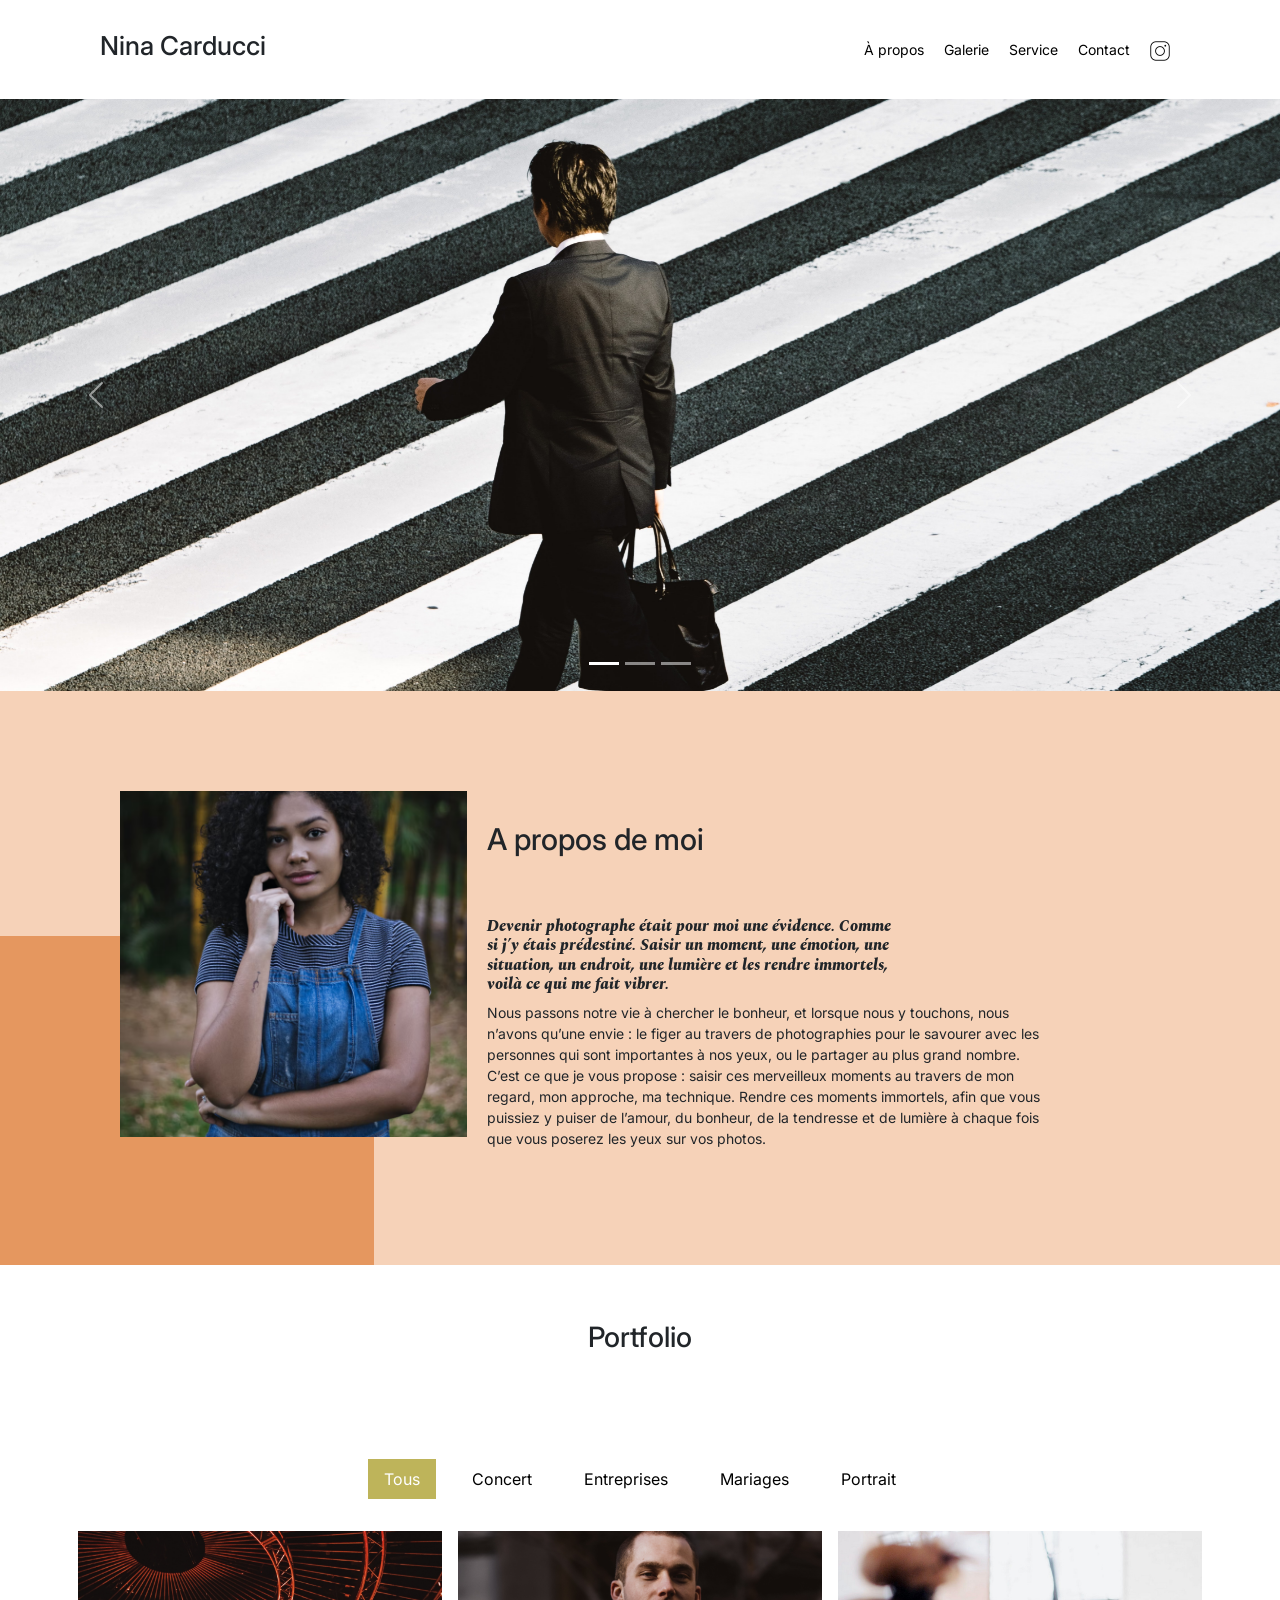
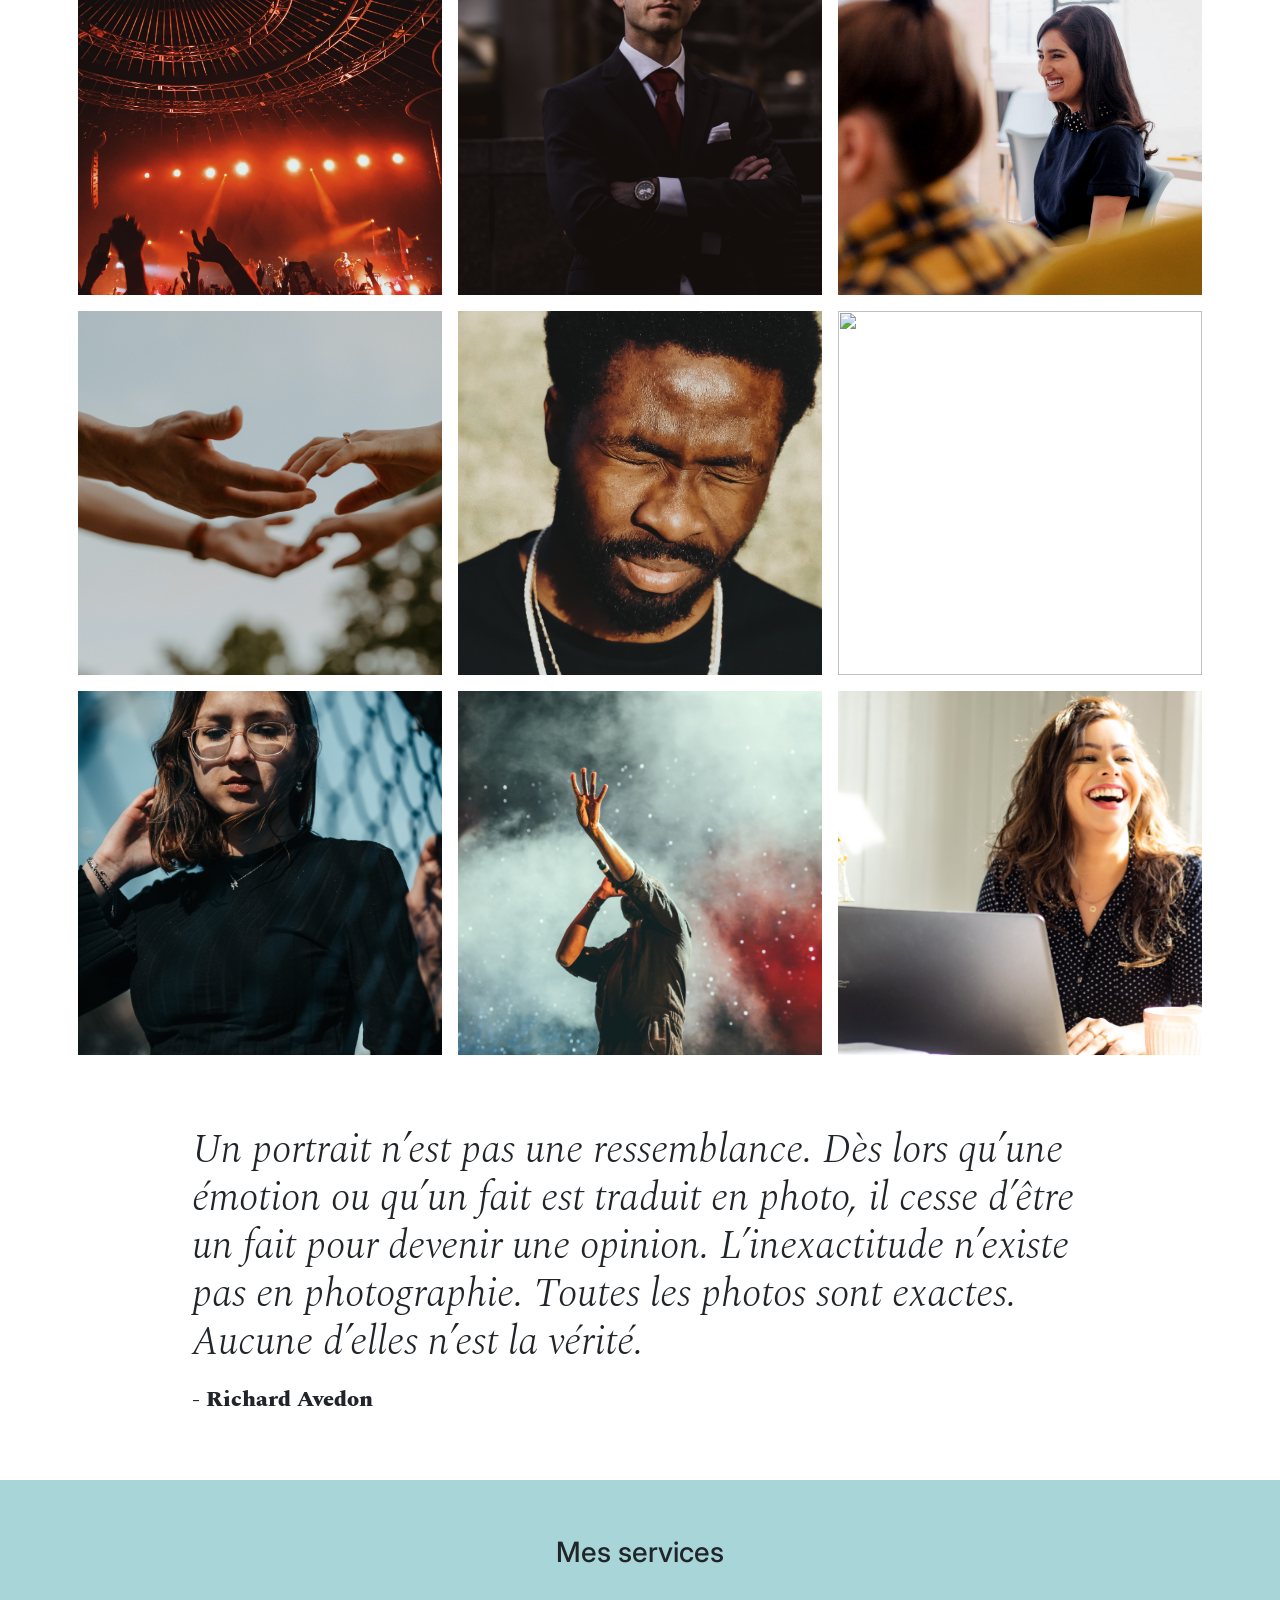
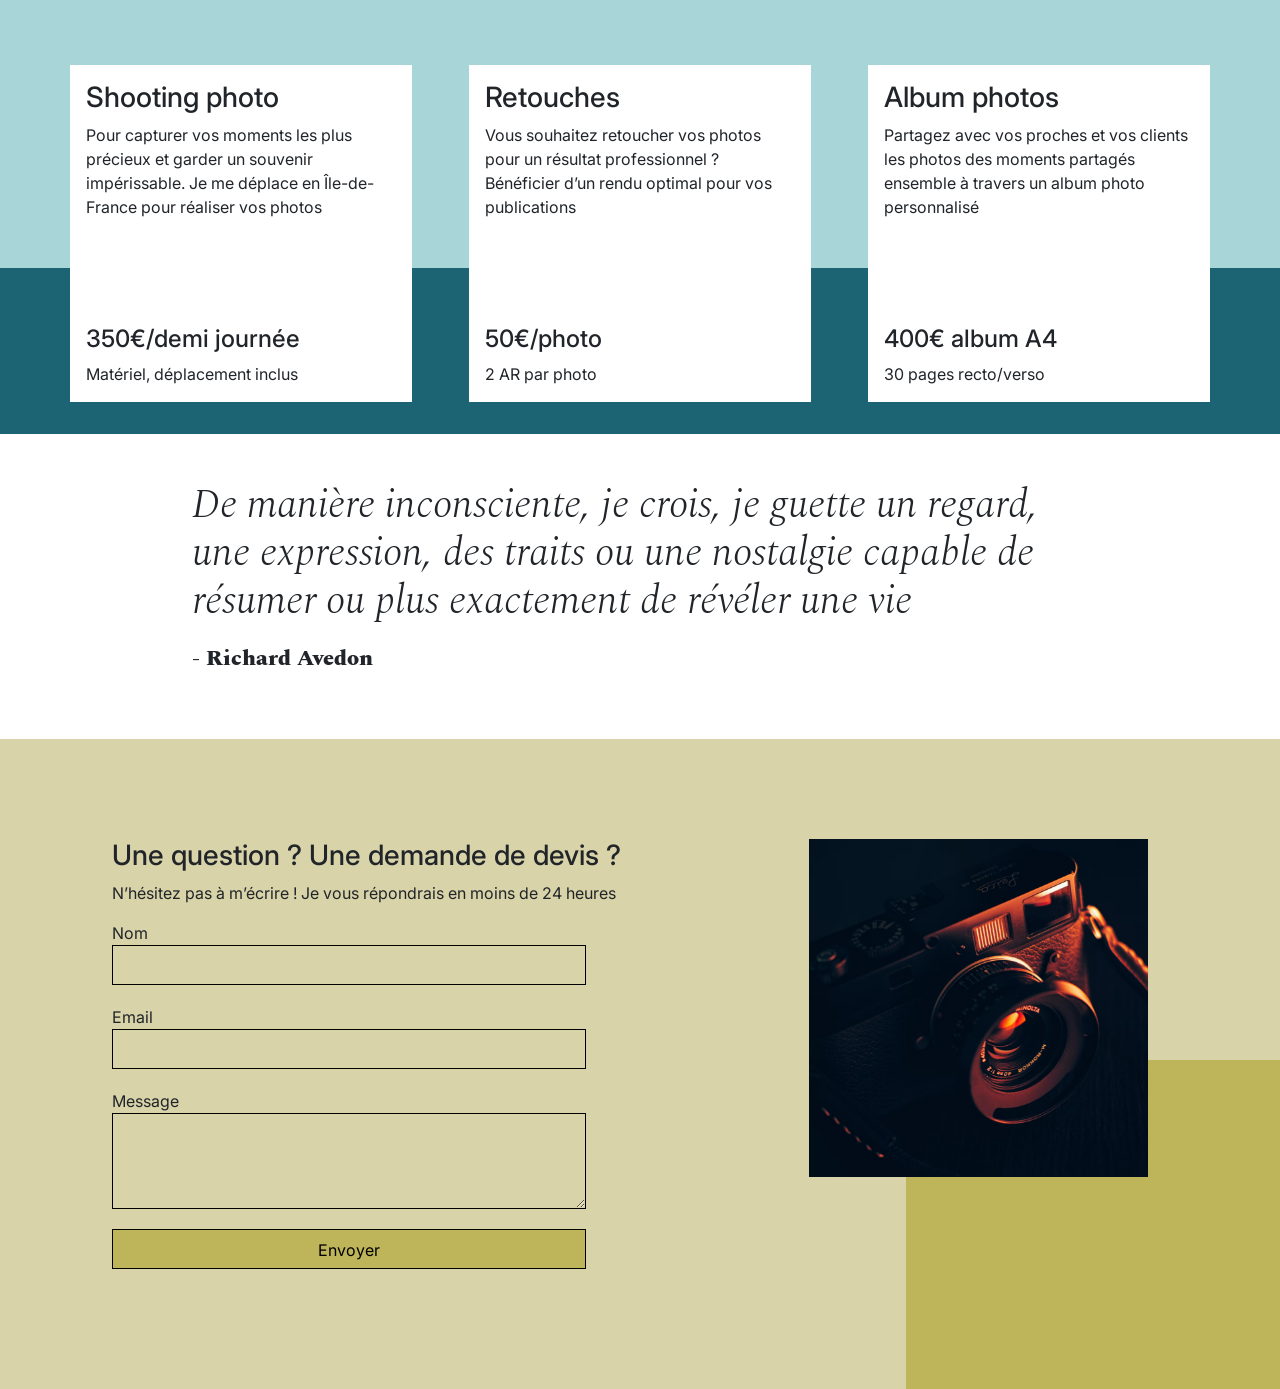
==== index.html @ 3246cfd0 "init commit" ====
<!DOCTYPE html>
<html>
<head>
	<meta name="viewport" content="width=device-width, initial-scale=1.0">
	<link rel="stylesheet" href="./assets/bootstrap/bootstrap.css">
	<link rel="stylesheet" href="./assets/style.css">
	<link rel="preconnect" href="https://fonts.googleapis.com">
	<link rel="preconnect" href="https://fonts.gstatic.com" crossorigin>
	<link href="https://fonts.googleapis.com/css2?family=Inter&family=Spectral:ital,wght@0,400;1,300;1,400;1,800&display=swap" rel="stylesheet">
	<meta charset="UTF-8">
	<script src="./assets/bootstrap/bootstrap.bundle.js"></script>
	<script src="https://code.jquery.com/jquery-3.4.1.min.js" integrity="sha256-CSXorXvZcTkaix6Yvo6HppcZGetbYMGWSFlBw8HfCJo=" crossorigin="anonymous"></script>
	<script src="./assets/maugallery.js"></script>
	<script src="./assets/scripts.js"></script>
</head>
<body>
<div class="top-header">
	<h3 class="name">Nina Carducci</h3>
	<div class="nav">   
		<ul>
			<li><a href="#about">À propos</a></li>
			<li><a href="#gallery">Galerie</a></li>
			<li><a href="#services">Service</a></li>
			<li><a href="#contact">Contact</a></li>
			<li><a class="social-link" href="https://www.instagram.com/ninacarducci.photo/?hl=fr" target="_blank"><img src="assets/images/instagram.png" alt=""></a></li>
		</ul>
	</div>
</div>
<div id="header">

	<div id="carouselExampleIndicators" class="carousel slide" data-bs-ride="carousel">
		<div class="carousel-indicators">
			<button type="button" data-bs-target="#carouselExampleIndicators" data-bs-slide-to="0" class="active" aria-current="true" aria-label="Slide 1"></button>
			<button type="button" data-bs-target="#carouselExampleIndicators" data-bs-slide-to="1" aria-label="Slide 2"></button>
			<button type="button" data-bs-target="#carouselExampleIndicators" data-bs-slide-to="2" aria-label="Slide 3"></button>
		</div>
		<div class="carousel-inner">
			<div class="carousel-item active">
				<img src="./assets/images/slider/ryoji-iwata-wUZjnOv7t0g-unsplash.jpg" class="d-block w-100" alt="...">
			</div>
			<div class="carousel-item">
				<img src="./assets/images/slider/nicholas-green-nPz8akkUmDI-unsplash.jpg" class="d-block w-100" alt="...">
			</div>
			<div class="carousel-item">
				<img src="./assets/images/slider/edward-cisneros-3_h6-1NPDGw-unsplash.jpg" class="d-block w-100" alt="...">
			</div>
		</div>
		<button class="carousel-control-prev" type="button" data-bs-target="#carouselExampleIndicators" data-bs-slide="prev">
			<span class="carousel-control-prev-icon" aria-hidden="true"></span>
			<span class="visually-hidden">Previous</span>
		</button>
		<button class="carousel-control-next" type="button" data-bs-target="#carouselExampleIndicators" data-bs-slide="next">
			<span class="carousel-control-next-icon" aria-hidden="true"></span>
			<span class="visually-hidden">Next</span>
		</button>
	</div>
</div>
<div id="about">
	<div class="picture left">
		<img src="./assets/images/nina.png">
	</div>
	<div id="about-me">
		<h3 class="about-me__title">A propos de moi</h3>
		<h6 class="about-me__introduction">Devenir photographe était pour moi une évidence. Comme si j’y étais prédestiné. Saisir un moment, une émotion, une situation, un endroit, une lumière et les rendre immortels, voilà ce qui me fait vibrer.</h6>
		<p>Nous passons notre vie à chercher le bonheur, et lorsque nous y touchons, nous n’avons qu’une envie : le figer au travers de photographies pour le savourer avec les personnes qui sont importantes à nos yeux, ou le partager au plus grand nombre.
			C’est ce que je vous propose : saisir ces merveilleux moments au travers de mon regard, mon approche, ma technique. Rendre ces moments immortels, afin que vous puissiez y puiser de l’amour, du bonheur, de la tendresse et de lumière à chaque fois que vous poserez les yeux sur vos photos.</p>
	</div>
</div>
<div id="gallery">
	<h3 class="title">Portfolio</h3>
	<div class="container py-3">
		<div class="gallery" style="display: none">
			<img data-gallery-tag="Concert" class="gallery-item" src="./assets/images/gallery/concerts/aaron-paul-wnX-fXzB6Cw-unsplash.jpg"/>
			<img data-gallery-tag="Entreprises" class="gallery-item" src="./assets/images/gallery/entreprise/ali-morshedlou-WMD64tMfc4k-unsplash.jpg"/>
			<img data-gallery-tag="Entreprises" class="gallery-item" src="./assets/images/gallery/entreprise/jason-goodman-tHO1_OuKbg0-unsplash.jpg"/>
			<img data-gallery-tag="Mariages" class="gallery-item" src="./assets/images/gallery/mariage/hannah-busing-RvF2R_qMpRk-unsplash.jpg"/>
			<img data-gallery-tag="Portrait" class="gallery-item" src="./assets/images/gallery/portraits/ade-tunji-rVkhWWZFAtQ-unsplash.jpg"/>
			<img data-gallery-tag="Mariages" class="gallery-item" src="./assets/images/gallery/mariage/jakob-owens-SiniLJkXhMc-unsplash.jpg"/>
			<img data-gallery-tag="Portrait" class="gallery-item" src="./assets/images/gallery/portraits/nino-van-prattenburg--443cl1uR_8-unsplash.jpg"/>
			<img data-gallery-tag="Concert" class="gallery-item" src="./assets/images/gallery/concerts/austin-neill-hgO1wFPXl3I-unsplash.jpg"/>
			<img data-gallery-tag="Entreprises" class="gallery-item" src="./assets/images/gallery/entreprise/mateus-campos-felipe-Fsgzm8N0hIY-unsplash.jpg"/>
		</div>
	</div>
	<div class="quote">
		<figure>
			<blockquote>
				<h1 class="quote__text">Un portrait n’est pas une ressemblance. Dès lors qu’une émotion ou qu’un fait est traduit en photo, il cesse d’être un fait pour devenir une opinion. L’inexactitude n’existe pas en photographie. Toutes les photos sont exactes. Aucune d’elles n’est la vérité.</h1>
			</blockquote>
			<figcaption class="quote__author">- Richard Avedon</figcaption>
		</figure>
	</div>
</div>
<div id="services">
	<h3 class="title">Mes services</h3>
	<div class="container">
		<div class="service">
			<div class="service__description">
				<h3>Shooting photo</h3>
				<p>Pour capturer vos moments les plus précieux et garder un souvenir impérissable. Je me déplace en Île-de-France pour réaliser vos photos</p>
			</div>
			<div class="service__price">
				<h4>350€/demi journée</h4>
				<span>Matériel, déplacement inclus</span>
			</div>

		</div>
		<div class="service">
			<div class="service__description">
				<h3>Retouches</h3>
				<p>Vous souhaitez retoucher vos photos pour un résultat professionnel ? Bénéficier d’un rendu optimal pour vos publications</p>
			</div>
			<div class="service__price">
				<h4>50€/photo</h4>
				<span>2 AR par photo</span>
			</div>
		</div>
		<div class="service">
			<div class="service__description">
				<h3>Album photos</h3>
				<p>Partagez avec vos proches et vos clients les photos des moments partagés ensemble à travers un album photo personnalisé</p>
			</div>
			<div class="service__price">
				<h4>400€ album A4</h4>
				<span>30 pages recto/verso</span>
			</div>
		</div>
	</div>
</div>
<div class="quote">
	<figure>
		<blockquote>
			<h1 class="quote__text">De manière inconsciente, je crois, je guette un regard, une expression, des traits ou une nostalgie capable de résumer ou plus exactement de révéler une vie</h1>
		</blockquote>
		<figcaption class="quote__author">- Richard Avedon</figcaption>
	</figure>
</div>
<div id="contact">
	<div class="container">
		<div class="form-container">
			<h3>Une question ? Une demande de devis ?</h3>
			<p> N’hésitez pas à m’écrire ! Je vous répondrais en moins de 24 heures</p>
			<form action="" method="post">
				<label>Nom</label>
				<input type="text" name="nom" id="nom">
				<label>Email</label>
				<input type="email" name="email" id="email">
				<label>Message</label>
				<textarea name="message" id="message" cols="30" rows="10"></textarea>
				<input type="submit" value="Envoyer"/>
			</form>
		</div>
		<div class="picture right">
			<img src="./assets/images/camera.png">
		</div>
	</div>
</div>
</body>
</html>
---- assets/style.css ----
body {
	max-width: 1920px;
	margin: auto;
}
* {
	font-family: 'Inter';
	font-style: normal;
}
.top-header {
	background-color: white;
	position: sticky;
	top:0;
	z-index: 1000;
	display: flex;
	justify-content: space-between;
	padding-inline: 100px;
	padding-block: 30px;
	align-items: center;
}

.top-header .name {
	font-size: 26px;
}

.nav ul {
	display: flex;
	list-style-type: none;
	font-size: 14px;
	margin-bottom: 0;
}

.nav li {
	padding-inline: 10px;
}

.nav a {
	text-decoration: none;
	color: #000
}

.social-link img {
	width: 20px;
}

#about {
	display: flex;
	background-color: #F6D2B8;
	padding-inline: 100px;
	padding-block: 100px;
	position: relative;
}

.picture.left::before {
	content: ' ';
	background-color: #E5975F;
	width: 374px;
	height: 329px;
	position: absolute;
	bottom: 0;
	left: 0;
	z-index: -1;
}

.picture {
	flex: 1;
	margin: 0 20px;
	z-index: 0;
}

.picture img {
	width: 100%;

}
#about-me {
	flex: 2
}
.about-me__title {
	margin-top: 1em;
	margin-bottom: 60px;
	font-size: 30px;
}
.about-me__introduction {
	font-family: 'Spectral';
	font-weight: 800;
	font-style: italic;
	width: 60%;
}
#about-me p {
	width: 80%;
	font-size: 14px;
}

#gallery {
	/*	min-height: 100vh; */
}
.title{
	text-align: center;
	padding-block: 2em;
}
.gallery .nav {
	justify-content: center;
}
.nav-pills .nav-link.active, .nav-pills .show > .nav-link {
	color: #fff;
	background-color: #BEB45A;
	border-radius:0 ;
}
.nav-pills .nav-link {
	color: #000
}
.item-column {
	position: relative;
	margin-bottom: 0 !important;
	padding: 0;
}
.item-column::after{
	content: "";
	display: block;
	padding-bottom: 100%;

}
.gallery-item {
	position: absolute;
	width: 100%;
	height: 100%;
	object-fit: cover;
	padding: .5em;
}
.mg-prev, .mg-next {
	width: 30px;
	height: 30px;
	border-radius: 00%;
	justify-content: center;
	align-items: center;
	display: flex;
	font-size: 24px;
}

.quote {
	font-family: 'Spectral';
	font-style: italic;
	width: 70%;
	margin: auto;
	padding-block: 3em;
}
.quote__text {
	font-family: Spectral;
	font-style: italic;
	font-weight: 300;

}
.quote__author {
	font-family: Spectral;
	font-weight: 800;
	font-size: 22px;
}

#services {
	margin: auto;
	background-color: #A8D5D8 ;
	position: relative;
}
#services .container::before{
	content: ' ';
	background-color: #1C6474;
	position: absolute;
	width: 100%;
	height: 30%;
	bottom: 0;
	left: 0;
	z-index: 0;
}

#services .container {
	justify-content: space-between;
	display: flex;
	padding : 2em 0;

}

.service {
	background-color: white;
	max-width: 390px;
	width: 30%;
	height: 337px;
	padding: 1em;
	display: flex;
	flex-direction: column;
	justify-content: space-between;
	z-index: 1;
}

#contact {
	margin: auto;
	background-color: #D8D3A8 ;
	position: relative;
	padding-inline: 100px;
	padding-block: 100px;
}

#contact .container {
	display: flex;
}
.picture.right::before {
	content: ' ';
	background-color: #BEB45A;
	width: 374px;
	height: 329px;
	position: absolute;
	bottom: 0;
	right: 0;
	z-index: -1;
}
.form-container {
	flex : 2;

}
form {
	display: flex;
	flex-direction: column;
	width: 70%;
	align-items: flex-start;
}

form input {
	width: 100%;
	background-color: transparent;
	border: solid 1px;
	height: 2.5em;
	margin-bottom: 20px;
}

form textarea {
	width: 100%;
	background-color: transparent;
	border: solid 1px;
	height: 5em;
	line-height: 2.5em;
	font-size: 1.2em;
	margin-bottom: 20px;
}
input[type="submit"] {
	background-color: #BEB45A;
	padding: .5em 1em
}

@media all and (max-width: 1180px) {
	.picture {
		flex : 2;
	}
	#about, #contact .container {
		align-items: center;
	}
	.about-me__title {
		margin-top: 0;
		margin-bottom: 1em;
	}
	#about-me h6, #about-me p {
		width: 100%;
	}
}

@media all and (max-width: 1000px) {
	#about{
		flex-direction: column;

	}
	.picture {
		width: 50%;
	}
	.picture.left::before {
		width: 100%;
		height: 30%;
		position: absolute;
		bottom: auto;
		top: 0;
		left: 0;
		z-index: -1;
	}
	.about-me__title{
		text-align: center;
		margin-top: 1em;
	}
	#services .container {
		flex-direction: column;
	}
	.service {
		width: 100%;
		max-width: 100%;
		height: auto;
		margin: 2em 0
	}
	.service__description{
		margin-bottom: 1em;
	}

	#services .container::before{
		width: 30%;
		height: 100%;
		bottom: 0;
		right: 0;
		left: auto;
		z-index: 0;
	}

	#contact .container {
		flex-direction: column;
	}
	#contact .picture.right {
		margin-top: 1em;
	}
	.picture.right::before {
		width: 100%;
		height: 30%;
		position: absolute;
		bottom: 0;
		right: 0;
		z-index: -1;
	}
}

@media all and (max-width: 650px) {
	.top-header {
		flex-direction: column;
		padding-inline: 0;
	}
	.top-header .nav, .top-header .nav ul {
		width: 100%;
		padding: 0 0 0 0;
	}
	.top-header .nav li {
		flex: 1;
		padding-block: 1em;
		text-align: center;
	}
	.picture.left::before, .picture.right::before {
		height: 150px;
	}
	#services .container {
		align-items: center;
	}
	.service {
		max-width: 90%;
	}
	#about, #contact {
		padding-inline: 2em;
		padding-block: 2em;
	}
	form {
		width: 100%;
	}
	.picture {
		width: 80%;
	}
}
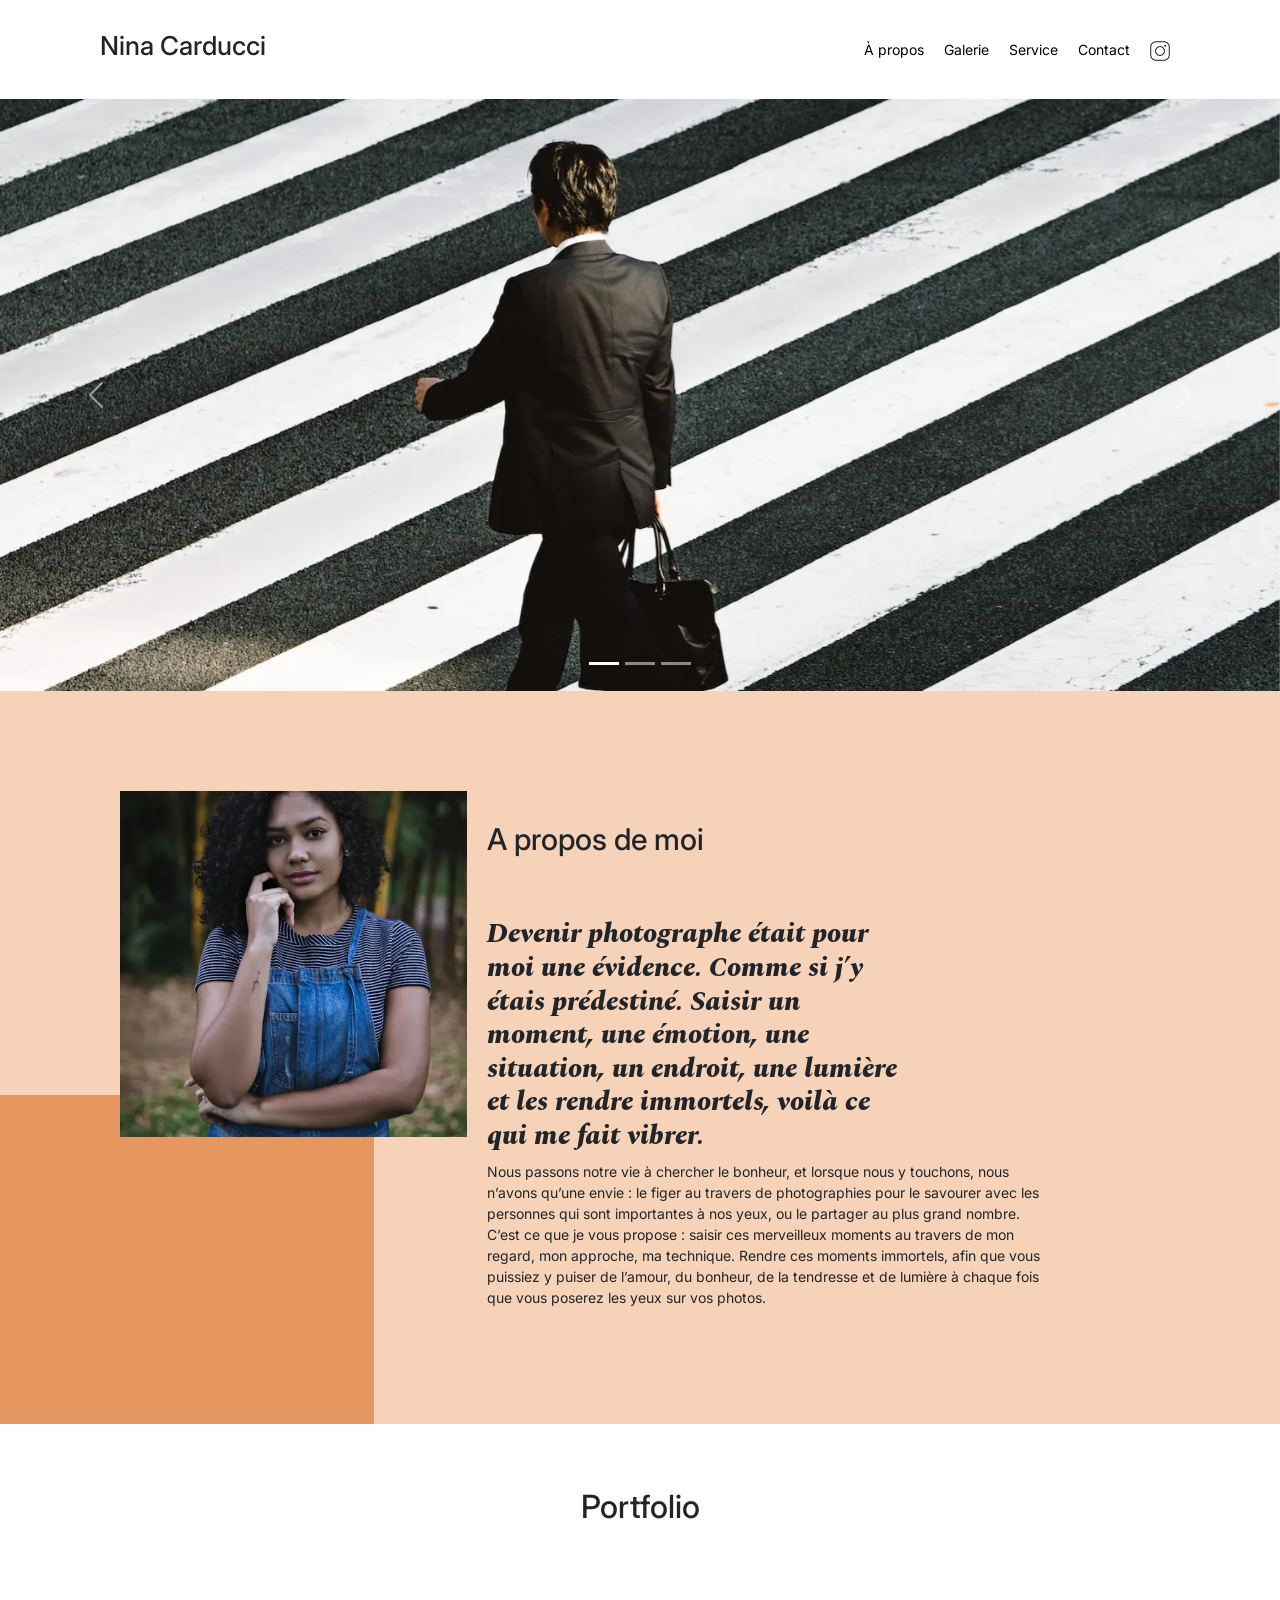
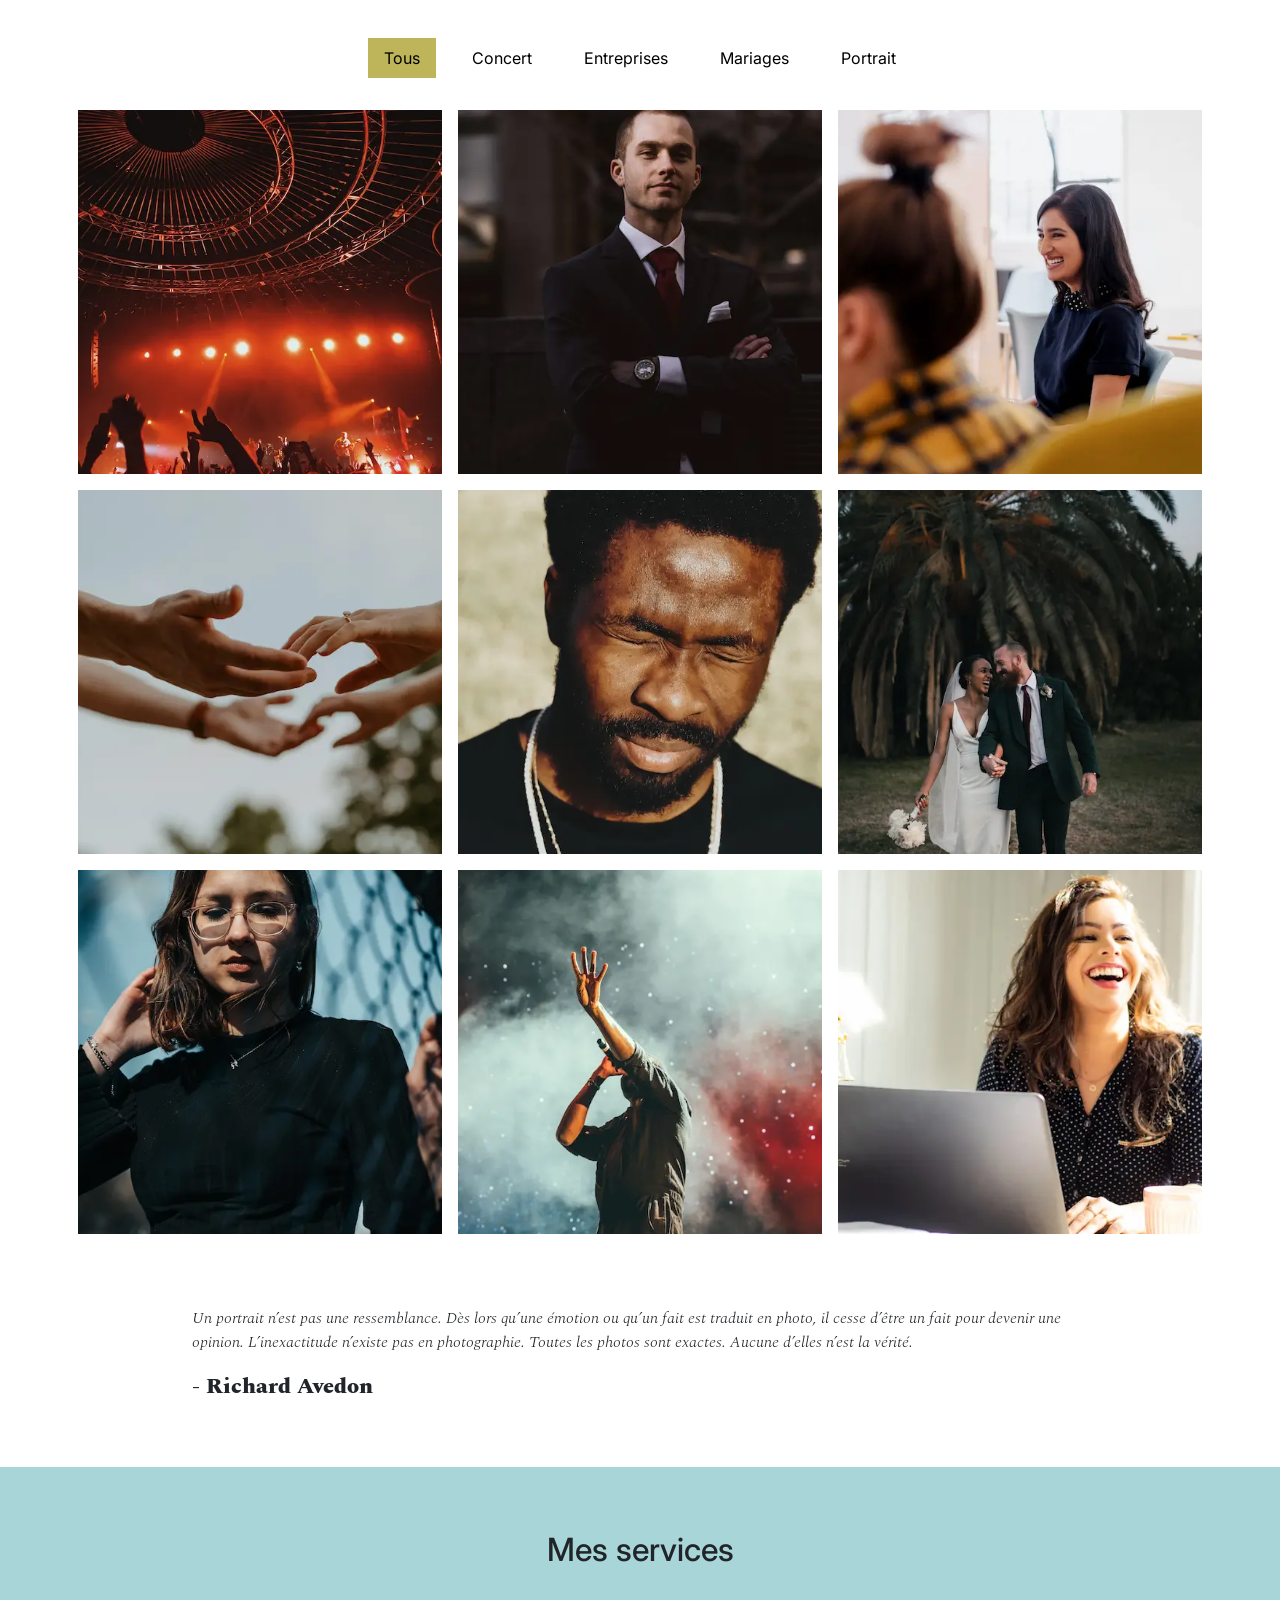
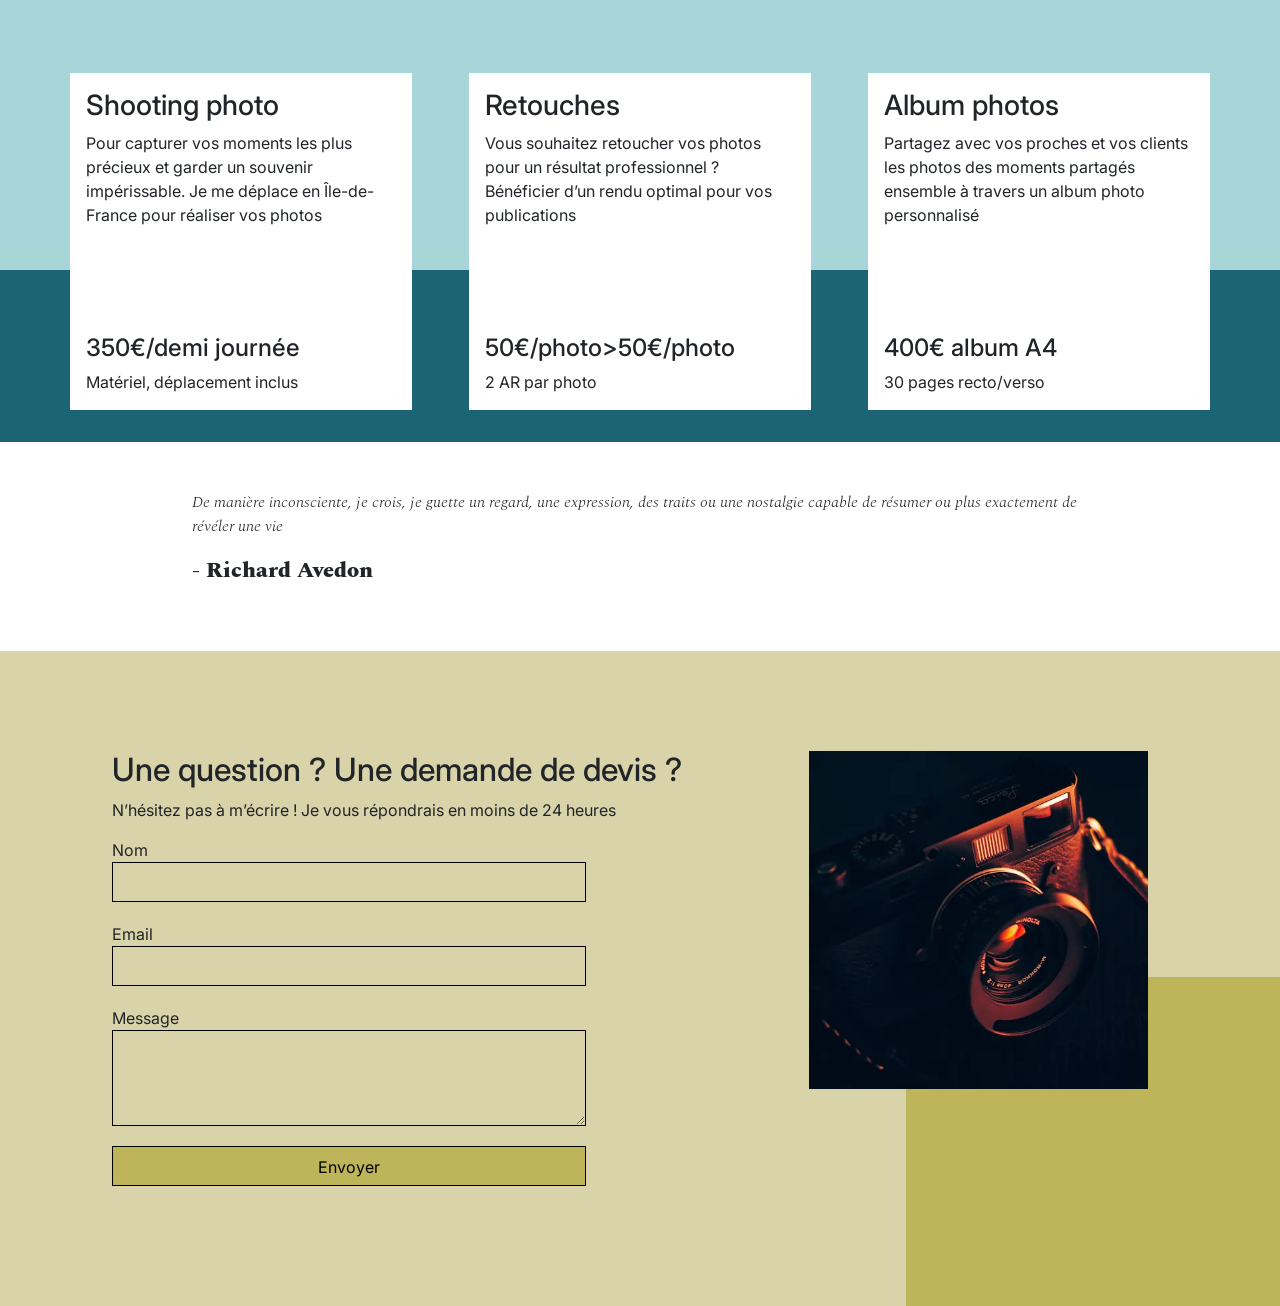
==== commit df361903: "Modif : Changment place folder + beforeChange folder remove" ====
--- a/index.html
+++ b/index.html
@@ -1,158 +1,323 @@
-<!DOCTYPE html>
-<html>
-<head>
-	<meta name="viewport" content="width=device-width, initial-scale=1.0">
-	<link rel="stylesheet" href="./assets/bootstrap/bootstrap.css">
-	<link rel="stylesheet" href="./assets/style.css">
-	<link rel="preconnect" href="https://fonts.googleapis.com">
-	<link rel="preconnect" href="https://fonts.gstatic.com" crossorigin>
-	<link href="https://fonts.googleapis.com/css2?family=Inter&family=Spectral:ital,wght@0,400;1,300;1,400;1,800&display=swap" rel="stylesheet">
-	<meta charset="UTF-8">
-	<script src="./assets/bootstrap/bootstrap.bundle.js"></script>
-	<script src="https://code.jquery.com/jquery-3.4.1.min.js" integrity="sha256-CSXorXvZcTkaix6Yvo6HppcZGetbYMGWSFlBw8HfCJo=" crossorigin="anonymous"></script>
-	<script src="./assets/maugallery.js"></script>
-	<script src="./assets/scripts.js"></script>
-</head>
-<body>
-<div class="top-header">
-	<h3 class="name">Nina Carducci</h3>
-	<div class="nav">   
-		<ul>
-			<li><a href="#about">À propos</a></li>
-			<li><a href="#gallery">Galerie</a></li>
-			<li><a href="#services">Service</a></li>
-			<li><a href="#contact">Contact</a></li>
-			<li><a class="social-link" href="https://www.instagram.com/ninacarducci.photo/?hl=fr" target="_blank"><img src="assets/images/instagram.png" alt=""></a></li>
-		</ul>
-	</div>
-</div>
-<div id="header">
-
-	<div id="carouselExampleIndicators" class="carousel slide" data-bs-ride="carousel">
-		<div class="carousel-indicators">
-			<button type="button" data-bs-target="#carouselExampleIndicators" data-bs-slide-to="0" class="active" aria-current="true" aria-label="Slide 1"></button>
-			<button type="button" data-bs-target="#carouselExampleIndicators" data-bs-slide-to="1" aria-label="Slide 2"></button>
-			<button type="button" data-bs-target="#carouselExampleIndicators" data-bs-slide-to="2" aria-label="Slide 3"></button>
-		</div>
-		<div class="carousel-inner">
-			<div class="carousel-item active">
-				<img src="./assets/images/slider/ryoji-iwata-wUZjnOv7t0g-unsplash.jpg" class="d-block w-100" alt="...">
-			</div>
-			<div class="carousel-item">
-				<img src="./assets/images/slider/nicholas-green-nPz8akkUmDI-unsplash.jpg" class="d-block w-100" alt="...">
-			</div>
-			<div class="carousel-item">
-				<img src="./assets/images/slider/edward-cisneros-3_h6-1NPDGw-unsplash.jpg" class="d-block w-100" alt="...">
-			</div>
-		</div>
-		<button class="carousel-control-prev" type="button" data-bs-target="#carouselExampleIndicators" data-bs-slide="prev">
-			<span class="carousel-control-prev-icon" aria-hidden="true"></span>
-			<span class="visually-hidden">Previous</span>
-		</button>
-		<button class="carousel-control-next" type="button" data-bs-target="#carouselExampleIndicators" data-bs-slide="next">
-			<span class="carousel-control-next-icon" aria-hidden="true"></span>
-			<span class="visually-hidden">Next</span>
-		</button>
-	</div>
-</div>
-<div id="about">
-	<div class="picture left">
-		<img src="./assets/images/nina.png">
-	</div>
-	<div id="about-me">
-		<h3 class="about-me__title">A propos de moi</h3>
-		<h6 class="about-me__introduction">Devenir photographe était pour moi une évidence. Comme si j’y étais prédestiné. Saisir un moment, une émotion, une situation, un endroit, une lumière et les rendre immortels, voilà ce qui me fait vibrer.</h6>
-		<p>Nous passons notre vie à chercher le bonheur, et lorsque nous y touchons, nous n’avons qu’une envie : le figer au travers de photographies pour le savourer avec les personnes qui sont importantes à nos yeux, ou le partager au plus grand nombre.
-			C’est ce que je vous propose : saisir ces merveilleux moments au travers de mon regard, mon approche, ma technique. Rendre ces moments immortels, afin que vous puissiez y puiser de l’amour, du bonheur, de la tendresse et de lumière à chaque fois que vous poserez les yeux sur vos photos.</p>
-	</div>
-</div>
-<div id="gallery">
-	<h3 class="title">Portfolio</h3>
-	<div class="container py-3">
-		<div class="gallery" style="display: none">
-			<img data-gallery-tag="Concert" class="gallery-item" src="./assets/images/gallery/concerts/aaron-paul-wnX-fXzB6Cw-unsplash.jpg"/>
-			<img data-gallery-tag="Entreprises" class="gallery-item" src="./assets/images/gallery/entreprise/ali-morshedlou-WMD64tMfc4k-unsplash.jpg"/>
-			<img data-gallery-tag="Entreprises" class="gallery-item" src="./assets/images/gallery/entreprise/jason-goodman-tHO1_OuKbg0-unsplash.jpg"/>
-			<img data-gallery-tag="Mariages" class="gallery-item" src="./assets/images/gallery/mariage/hannah-busing-RvF2R_qMpRk-unsplash.jpg"/>
-			<img data-gallery-tag="Portrait" class="gallery-item" src="./assets/images/gallery/portraits/ade-tunji-rVkhWWZFAtQ-unsplash.jpg"/>
-			<img data-gallery-tag="Mariages" class="gallery-item" src="./assets/images/gallery/mariage/jakob-owens-SiniLJkXhMc-unsplash.jpg"/>
-			<img data-gallery-tag="Portrait" class="gallery-item" src="./assets/images/gallery/portraits/nino-van-prattenburg--443cl1uR_8-unsplash.jpg"/>
-			<img data-gallery-tag="Concert" class="gallery-item" src="./assets/images/gallery/concerts/austin-neill-hgO1wFPXl3I-unsplash.jpg"/>
-			<img data-gallery-tag="Entreprises" class="gallery-item" src="./assets/images/gallery/entreprise/mateus-campos-felipe-Fsgzm8N0hIY-unsplash.jpg"/>
-		</div>
-	</div>
-	<div class="quote">
-		<figure>
-			<blockquote>
-				<h1 class="quote__text">Un portrait n’est pas une ressemblance. Dès lors qu’une émotion ou qu’un fait est traduit en photo, il cesse d’être un fait pour devenir une opinion. L’inexactitude n’existe pas en photographie. Toutes les photos sont exactes. Aucune d’elles n’est la vérité.</h1>
-			</blockquote>
-			<figcaption class="quote__author">- Richard Avedon</figcaption>
-		</figure>
-	</div>
-</div>
-<div id="services">
-	<h3 class="title">Mes services</h3>
-	<div class="container">
-		<div class="service">
-			<div class="service__description">
-				<h3>Shooting photo</h3>
-				<p>Pour capturer vos moments les plus précieux et garder un souvenir impérissable. Je me déplace en Île-de-France pour réaliser vos photos</p>
-			</div>
-			<div class="service__price">
-				<h4>350€/demi journée</h4>
-				<span>Matériel, déplacement inclus</span>
-			</div>
-
-		</div>
-		<div class="service">
-			<div class="service__description">
-				<h3>Retouches</h3>
-				<p>Vous souhaitez retoucher vos photos pour un résultat professionnel ? Bénéficier d’un rendu optimal pour vos publications</p>
-			</div>
-			<div class="service__price">
-				<h4>50€/photo</h4>
-				<span>2 AR par photo</span>
-			</div>
-		</div>
-		<div class="service">
-			<div class="service__description">
-				<h3>Album photos</h3>
-				<p>Partagez avec vos proches et vos clients les photos des moments partagés ensemble à travers un album photo personnalisé</p>
-			</div>
-			<div class="service__price">
-				<h4>400€ album A4</h4>
-				<span>30 pages recto/verso</span>
-			</div>
-		</div>
-	</div>
-</div>
-<div class="quote">
-	<figure>
-		<blockquote>
-			<h1 class="quote__text">De manière inconsciente, je crois, je guette un regard, une expression, des traits ou une nostalgie capable de résumer ou plus exactement de révéler une vie</h1>
-		</blockquote>
-		<figcaption class="quote__author">- Richard Avedon</figcaption>
-	</figure>
-</div>
-<div id="contact">
-	<div class="container">
-		<div class="form-container">
-			<h3>Une question ? Une demande de devis ?</h3>
-			<p> N’hésitez pas à m’écrire ! Je vous répondrais en moins de 24 heures</p>
-			<form action="" method="post">
-				<label>Nom</label>
-				<input type="text" name="nom" id="nom">
-				<label>Email</label>
-				<input type="email" name="email" id="email">
-				<label>Message</label>
-				<textarea name="message" id="message" cols="30" rows="10"></textarea>
-				<input type="submit" value="Envoyer"/>
-			</form>
-		</div>
-		<div class="picture right">
-			<img src="./assets/images/camera.png">
-		</div>
-	</div>
-</div>
-</body>
+<!doctype html>
+<html lang="fr">
+	<head>
+		<meta charset="UTF-8" />
+		<meta name="viewport" content="width=device-width, initial-scale=1.0" />
+
+		<!-- OpenGraph -->
+		<meta property="og:title" content="Nina Carducci - Photographe professionnelle à Paris">
+		<meta property="og:description" content="Photographe professionnelle à Paris : portraits, mariages, concerts et photos d'entreprise.">
+		<meta property="og:image" content="https://www.ninacarducci.com/assets/images/nina.webp">
+		<meta property="og:url" content="https://www.ninacarducci.com">
+		<meta property="og:type" content="website">
+		<meta property="og:locale" content="fr_FR">
+
+		<!-- Twitter Card -->
+		<meta name="twitter:card" content="summary_large_image">
+		<meta name="twitter:title" content="Nina Carducci - Photographe professionnelle à Paris">
+		<meta name="twitter:description" content="Photographe professionnelle à Paris : portraits, mariages, concerts et événements.">
+		<meta name="twitter:image" content="https://www.ninacarducci.com/assets/images/nina.webp">
+
+		<meta
+			name="description"
+			content="Photographe professionnelle à Paris, Nina Carducci réalise des portraits, mariages, concerts et photos d'entreprise. Découvrez son portfolio et ses services." 
+		/>
+
+		<link rel="preload"
+				href="./assets/bootstrap/bootstrap.min.css"
+				as="style"
+				onload="this.rel='stylesheet'">
+		<link rel="stylesheet" href="./assets/bootstrap/bootstrap.min.css">
+
+		<link rel="stylesheet" href="./assets/style.css">
+		<link rel="preconnect" href="https://fonts.googleapis.com">
+		<link rel="preconnect" href="https://fonts.gstatic.com" crossorigin>
+		<link
+			href="https://fonts.googleapis.com/css2?family=Inter&family=Spectral:ital,wght@0,400;1,300;1,400;1,800&display=swap"
+			rel="stylesheet">
+		
+		<title>Nina Carducci - Portefolio</title>
+	</head>
+	<body>
+		<main>
+			<div class="top-header" itemscope itemtype="https://schema.org/Person">
+				<h1 class="name" itemprop="name">Nina Carducci</h1>
+
+				<meta itemprop="jobTitle" content="Photographe professionnelle">
+				<meta itemprop="url" content="https://www.ninacarducci.com">
+
+				<div itemprop="address" itemscope itemtype="https://schema.org/PostalAddress">
+					<meta itemprop="addressLocality" content="Paris">
+					<meta itemprop="addressCountry" content="FR">
+				</div>
+
+				<div class="nav">
+					<ul>
+						<li><a href="#about">À propos</a></li>
+						<li><a href="#gallery">Galerie</a></li>
+						<li><a href="#services">Service</a></li>
+						<li><a href="#contact">Contact</a></li>
+						<li>
+							<a
+								class="social-link"
+								href="https://www.instagram.com/ninacarducci.photo/?hl=fr"
+								target="_blank"
+								itemprop="sameAs"
+								><img src="assets/images/instagram.webp" alt="logo instagram"
+							/></a>
+						</li>
+					</ul>
+				</div>
+			</div>
+			<div id="header">
+				<div
+					id="carouselExampleIndicators"
+					class="carousel slide"
+					data-bs-ride="carousel">
+					<div class="carousel-indicators">
+						<button
+							type="button"
+							data-bs-target="#carouselExampleIndicators"
+							data-bs-slide-to="0"
+							class="active"
+							aria-current="true"
+							aria-label="Slide 1"></button>
+						<button
+							type="button"
+							data-bs-target="#carouselExampleIndicators"
+							data-bs-slide-to="1"
+							aria-label="Slide 2"></button>
+						<button
+							type="button"
+							data-bs-target="#carouselExampleIndicators"
+							data-bs-slide-to="2"
+							aria-label="Slide 3"></button>
+					</div>
+					<div class="carousel-inner">
+						<div class="carousel-item active">
+							<img
+								src="./assets/images/slider/ryoji-iwata-wUZjnOv7t0g-unsplash.webp"
+								class="d-block w-100"
+								alt="Homme en costume traversant un passage piéton, tenant un sac à la main" />
+						</div>
+						<div class="carousel-item">
+							<img
+								src="./assets/images/slider/nicholas-green-nPz8akkUmDI-unsplash.webp"
+								class="d-block w-100"
+								alt="Foule enthousiaste lors d'un concert" />
+						</div>
+						<div class="carousel-item">
+							<img
+								src="./assets/images/slider/edward-cisneros-3_h6-1NPDGw-unsplash.webp"
+								class="d-block w-100"
+								alt="Mariés s'embrassant lors du mariage" />
+						</div>
+					</div>
+					<button
+						class="carousel-control-prev"
+						type="button"
+						data-bs-target="#carouselExampleIndicators"
+						data-bs-slide="prev">
+						<span class="carousel-control-prev-icon" aria-hidden="true"></span>
+						<span class="visually-hidden">Previous</span>
+					</button>
+					<button
+						class="carousel-control-next"
+						type="button"
+						data-bs-target="#carouselExampleIndicators"
+						data-bs-slide="next">
+						<span class="carousel-control-next-icon" aria-hidden="true"></span>
+						<span class="visually-hidden">Next</span>
+					</button>
+				</div>
+			</div>
+			<div id="about">
+				<div class="picture left">
+					<img src="./assets/images/nina.webp" alt="Nina Carducci" itemprop="image"/>
+				</div>
+				<div id="about-me">
+					<h2 class="about-me__title">A propos de moi</h2>
+					<h3 class="about-me__introduction" itemprop="description">
+						Devenir photographe était pour moi une évidence. Comme si j’y étais
+						prédestiné. Saisir un moment, une émotion, une situation, un
+						endroit, une lumière et les rendre immortels, voilà ce qui me fait
+						vibrer.
+					</h3>
+					<p>
+						Nous passons notre vie à chercher le bonheur, et lorsque nous y
+						touchons, nous n’avons qu’une envie : le figer au travers de
+						photographies pour le savourer avec les personnes qui sont
+						importantes à nos yeux, ou le partager au plus grand nombre. C’est
+						ce que je vous propose : saisir ces merveilleux moments au travers
+						de mon regard, mon approche, ma technique. Rendre ces moments
+						immortels, afin que vous puissiez y puiser de l’amour, du bonheur,
+						de la tendresse et de lumière à chaque fois que vous poserez les
+						yeux sur vos photos.
+					</p>
+				</div>
+			</div>
+			<div id="gallery">
+				<h2 class="title">Portfolio</h2>
+				<div class="container py-3">
+					<div class="gallery" style="display: none">
+						<img
+							data-gallery-tag="Concert"
+							class="gallery-item"
+							src="./assets/images/gallery/concerts/aaron-paul-wnX-fXzB6Cw-unsplash.webp"
+							alt="Photo d'un concert." />
+						<img
+							data-gallery-tag="Entreprises"
+							class="gallery-item"
+							src="./assets/images/gallery/entreprise/ali-morshedlou-WMD64tMfc4k-unsplash.webp"
+							alt="Photo d'un homme en costume." />
+						<img
+							data-gallery-tag="Entreprises"
+							class="gallery-item"
+							src="./assets/images/gallery/entreprise/jason-goodman-tHO1_OuKbg0-unsplash.webp"
+							alt="Deux femmes souriantes dans un bureau." />
+						<img
+							data-gallery-tag="Mariages"
+							class="gallery-item"
+							src="./assets/images/gallery/mariage/hannah-busing-RvF2R_qMpRk-unsplash.webp"
+							alt="Les mains des Mariés." />
+						<img
+							data-gallery-tag="Portrait"
+							class="gallery-item"
+							src="./assets/images/gallery/portraits/ade-tunji-rVkhWWZFAtQ-unsplash.webp"
+							alt="Un homme avec les yeux fermés." />
+						<img
+							data-gallery-tag="Mariages"
+							class="gallery-item"
+							src="./assets/images/gallery/mariage/jakob-owens-SiniLJkXhMc-unsplash.webp"
+							alt="Les Mariés qui marchent en rigolant." />
+						<img
+							data-gallery-tag="Portrait"
+							class="gallery-item"
+							src="./assets/images/gallery/portraits/nino-van-prattenburg--443cl1uR_8-unsplash.webp"
+							alt="Image d'un femme." />
+						<img
+							data-gallery-tag="Concert"
+							class="gallery-item"
+							src="./assets/images/gallery/concerts/austin-neill-hgO1wFPXl3I-unsplash.webp"
+							alt="Un chanteur chantant sur scène" />
+						<img
+							data-gallery-tag="Entreprises"
+							class="gallery-item"
+							src="./assets/images/gallery/entreprise/mateus-campos-felipe-Fsgzm8N0hIY-unsplash.webp"
+							alt="Une femme avec son ordinateur" />
+					</div>
+				</div>
+				<div class="quote">
+					<figure>
+						<blockquote>
+							<p class="quote__text">
+								Un portrait n’est pas une ressemblance. Dès lors qu’une émotion
+								ou qu’un fait est traduit en photo, il cesse d’être un fait pour
+								devenir une opinion. L’inexactitude n’existe pas en
+								photographie. Toutes les photos sont exactes. Aucune d’elles
+								n’est la vérité.
+							</p>
+						</blockquote>
+						<figcaption class="quote__author">- Richard Avedon</figcaption>
+					</figure>
+				</div>
+			</div>
+			<div id="services">
+				<h2 class="title">Mes services</h2>
+				<div class="container">
+					<div class="service" itemscope itemtype="https://schema.org/Service">
+						<div class="service__description">
+							<h3 itemprop="name">Shooting photo</h3>
+							<p itemprop="description">
+								Pour capturer vos moments les plus précieux et garder un
+								souvenir impérissable. Je me déplace en Île-de-France pour
+								réaliser vos photos
+							</p>
+						</div>
+						<div class="service__price">
+							<h4 itemprop="offers">350€/demi journée</h4>
+							<span>Matériel, déplacement inclus</span>
+						</div>
+					</div>
+					<div class="service" itemscope itemtype="https://schema.org/Service">
+						<div class="service__description">
+							<h3 itemprop="name">Retouches</h3>
+							<p itemprop="description">
+								Vous souhaitez retoucher vos photos pour un résultat
+								professionnel ? Bénéficier d’un rendu optimal pour vos
+								publications
+							</p>
+						</div>
+						<div class="service__price">
+							<h4 itemprop="offers">50€/photo</span>>50€/photo</h4>
+							<span>2 AR par photo</span>
+						</div>
+					</div>
+					<div class="service" itemscope itemtype="https://schema.org/Service">
+						<div class="service__description">
+							<h3 itemprop="name">Album photos</h3>
+							<p itemprop="description">
+								Partagez avec vos proches et vos clients les photos des moments
+								partagés ensemble à travers un album photo personnalisé
+							</p>
+						</div>
+						<div class="service__price">
+							<h4 itemprop="offers">400€ album A4</h4>
+							<span>30 pages recto/verso</span>
+						</div>
+					</div>
+				</div>
+			</div>
+			<div class="quote">
+				<figure>
+					<blockquote>
+						<p class="quote__text">
+							De manière inconsciente, je crois, je guette un regard, une
+							expression, des traits ou une nostalgie capable de résumer ou plus
+							exactement de révéler une vie
+						</p>
+					</blockquote>
+					<figcaption class="quote__author">- Richard Avedon</figcaption>
+				</figure>
+			</div>
+			<div id="contact">
+				<div class="container">
+					<div class="form-container">
+						<h2>Une question ? Une demande de devis ?</h2>
+						<p>
+							N’hésitez pas à m’écrire ! Je vous répondrais en moins de 24
+							heures
+						</p>
+						<form action="" method="post">
+							<label for="nom">Nom</label>
+							<input type="text" name="nom" id="nom" />
+
+							<label for="email">Email</label>
+							<input type="email" name="email" id="email" />
+
+							<label for="message">Message</label>
+							<textarea
+								name="message"
+								id="message"
+								cols="30"
+								rows="10"></textarea>
+
+							<input type="submit" value="Envoyer" />
+						</form>
+					</div>
+					<div class="picture right">
+						<img src="./assets/images/camera.webp" alt="Image d'une caméra." />
+					</div>
+				</div>
+			</div>
+		</main>
+		<script defer src="./assets/bootstrap/bootstrap.bundle.min.js"></script>
+		<script
+			defer
+			src="https://code.jquery.com/jquery-3.4.1.min.js"
+			integrity="sha256-CSXorXvZcTkaix6Yvo6HppcZGetbYMGWSFlBw8HfCJo="
+			crossorigin="anonymous"></script>
+		<script defer src="./assets/maugallery.js"></script>
+		<script defer src="./assets/scripts.js"></script>
+	</body>
 </html>
--- a/assets/style.css
+++ b/assets/style.css
@@ -3,7 +3,7 @@
 	margin: auto;
 }
 * {
-	font-family: 'Inter';
+	font-family: Inter;
 	font-style: normal;
 }
 .top-header {
@@ -40,6 +40,7 @@
 
 .social-link img {
 	width: 20px;
+	color: #000;
 }
 
 #about {
@@ -67,6 +68,10 @@
 	z-index: 0;
 }
 
+.visually-hidden {
+	color: #000;
+}
+
 .picture img {
 	width: 100%;
 
@@ -90,9 +95,6 @@
 	font-size: 14px;
 }
 
-#gallery {
-	/*	min-height: 100vh; */
-}
 .title{
 	text-align: center;
 	padding-block: 2em;
@@ -101,10 +103,11 @@
 	justify-content: center;
 }
 .nav-pills .nav-link.active, .nav-pills .show > .nav-link {
-	color: #fff;
+	color: #000; /* pour le contrast, text en noir au lieu de blanc */
 	background-color: #BEB45A;
 	border-radius:0 ;
 }
+
 .nav-pills .nav-link {
 	color: #000
 }
@@ -137,7 +140,7 @@
 }
 
 .quote {
-	font-family: 'Spectral';
+	font-family: Spectral;
 	font-style: italic;
 	width: 70%;
 	margin: auto;
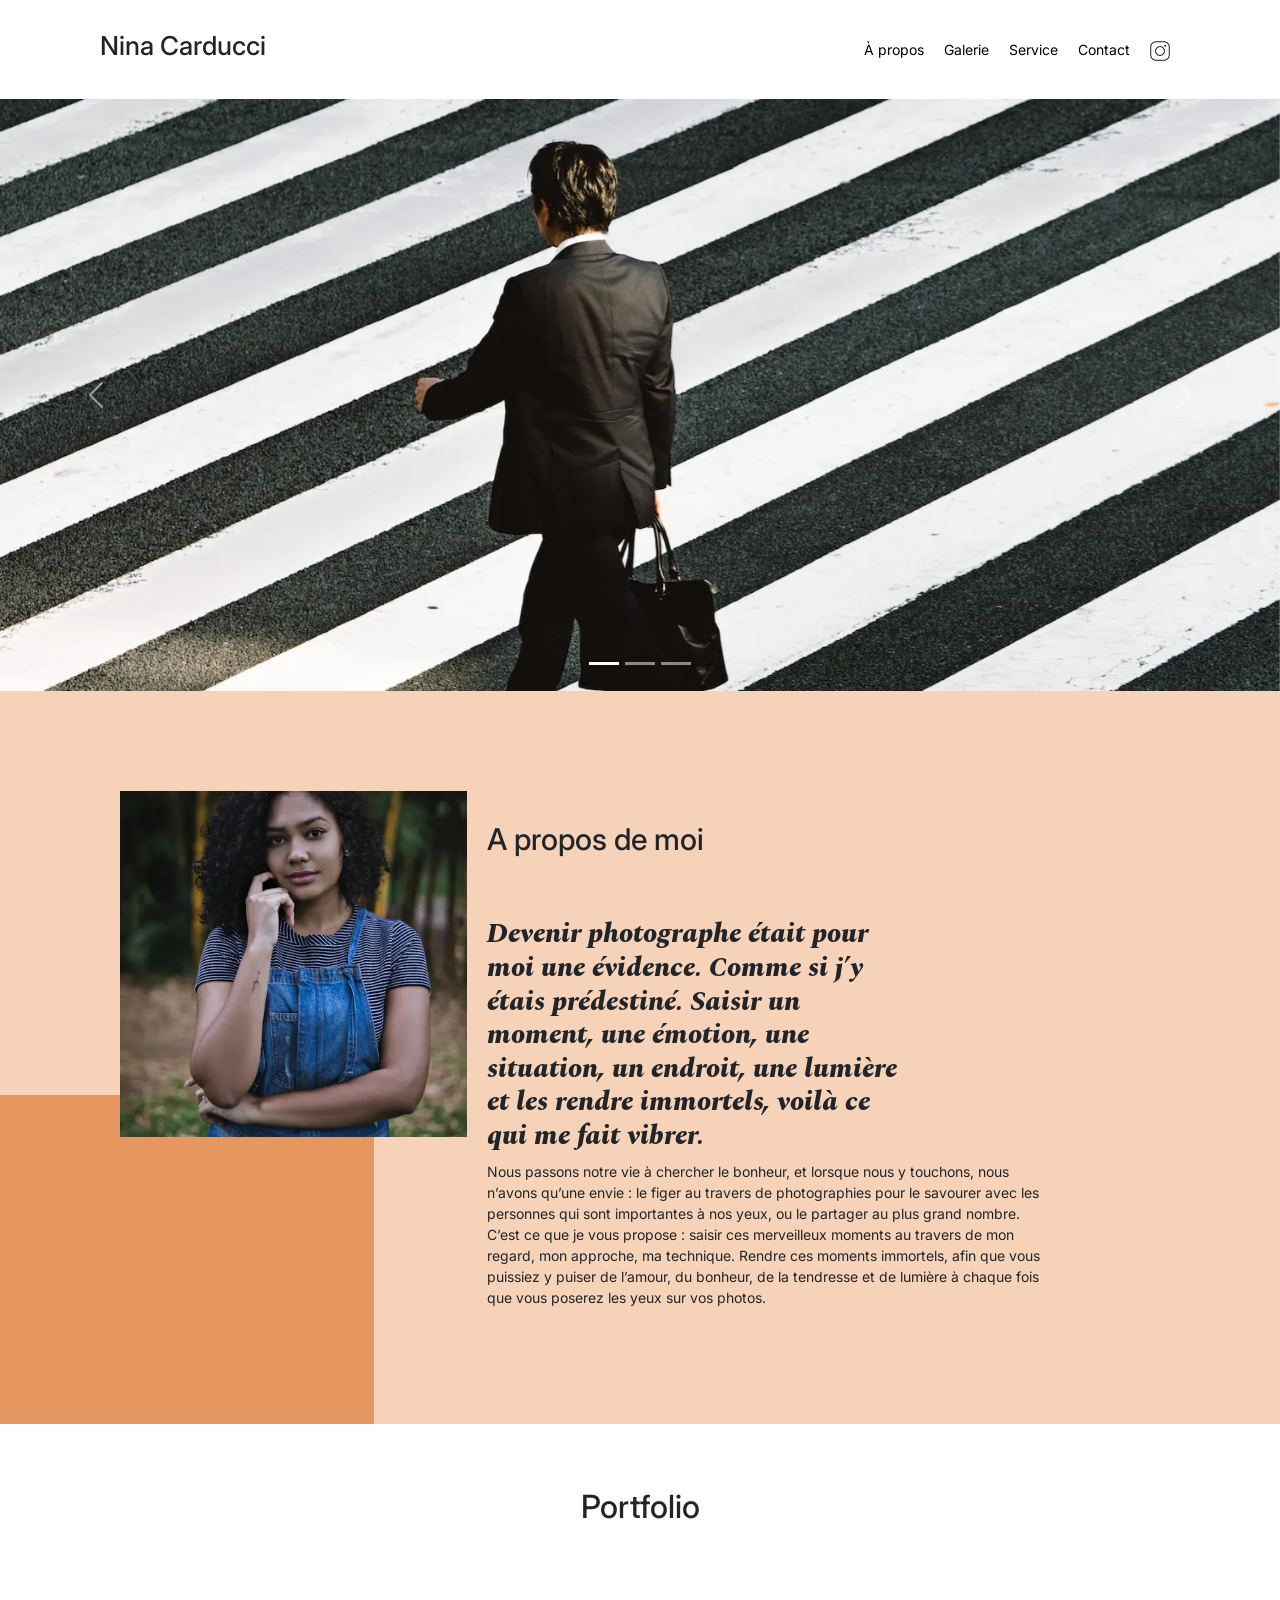
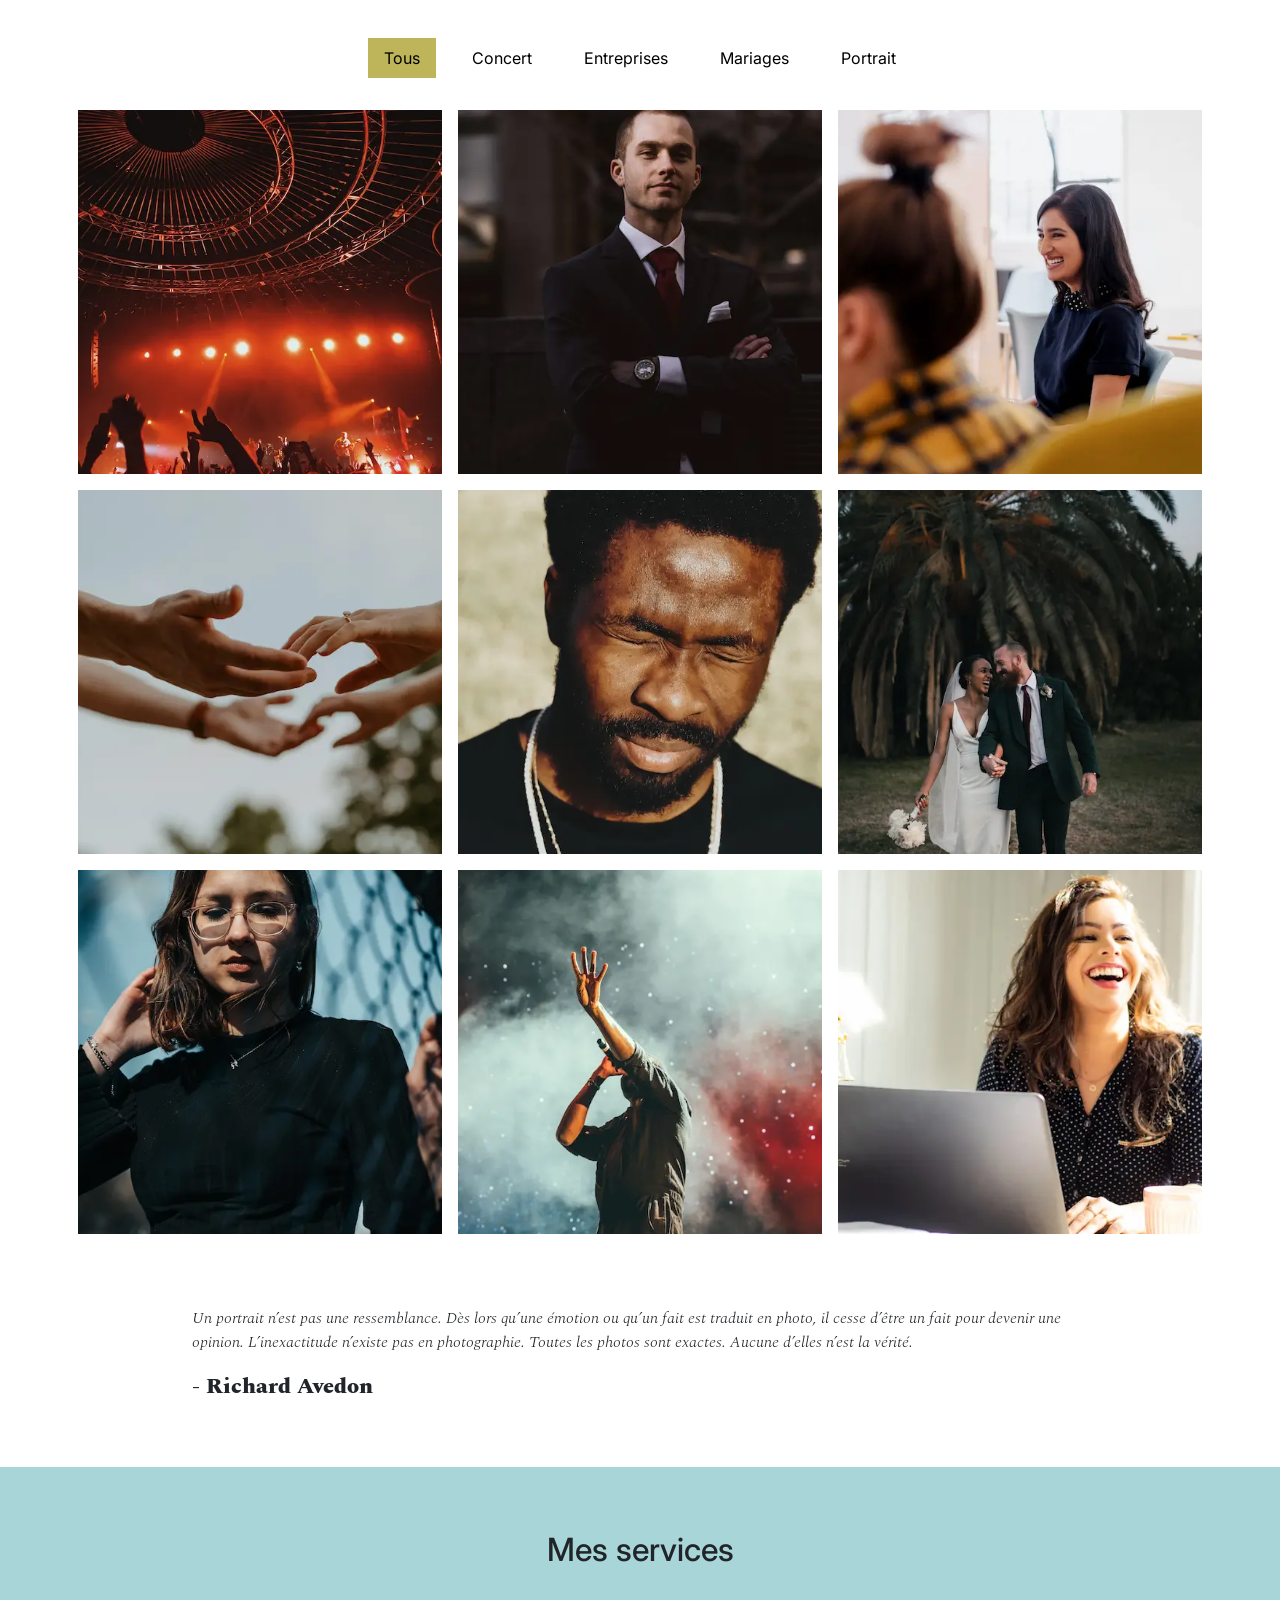
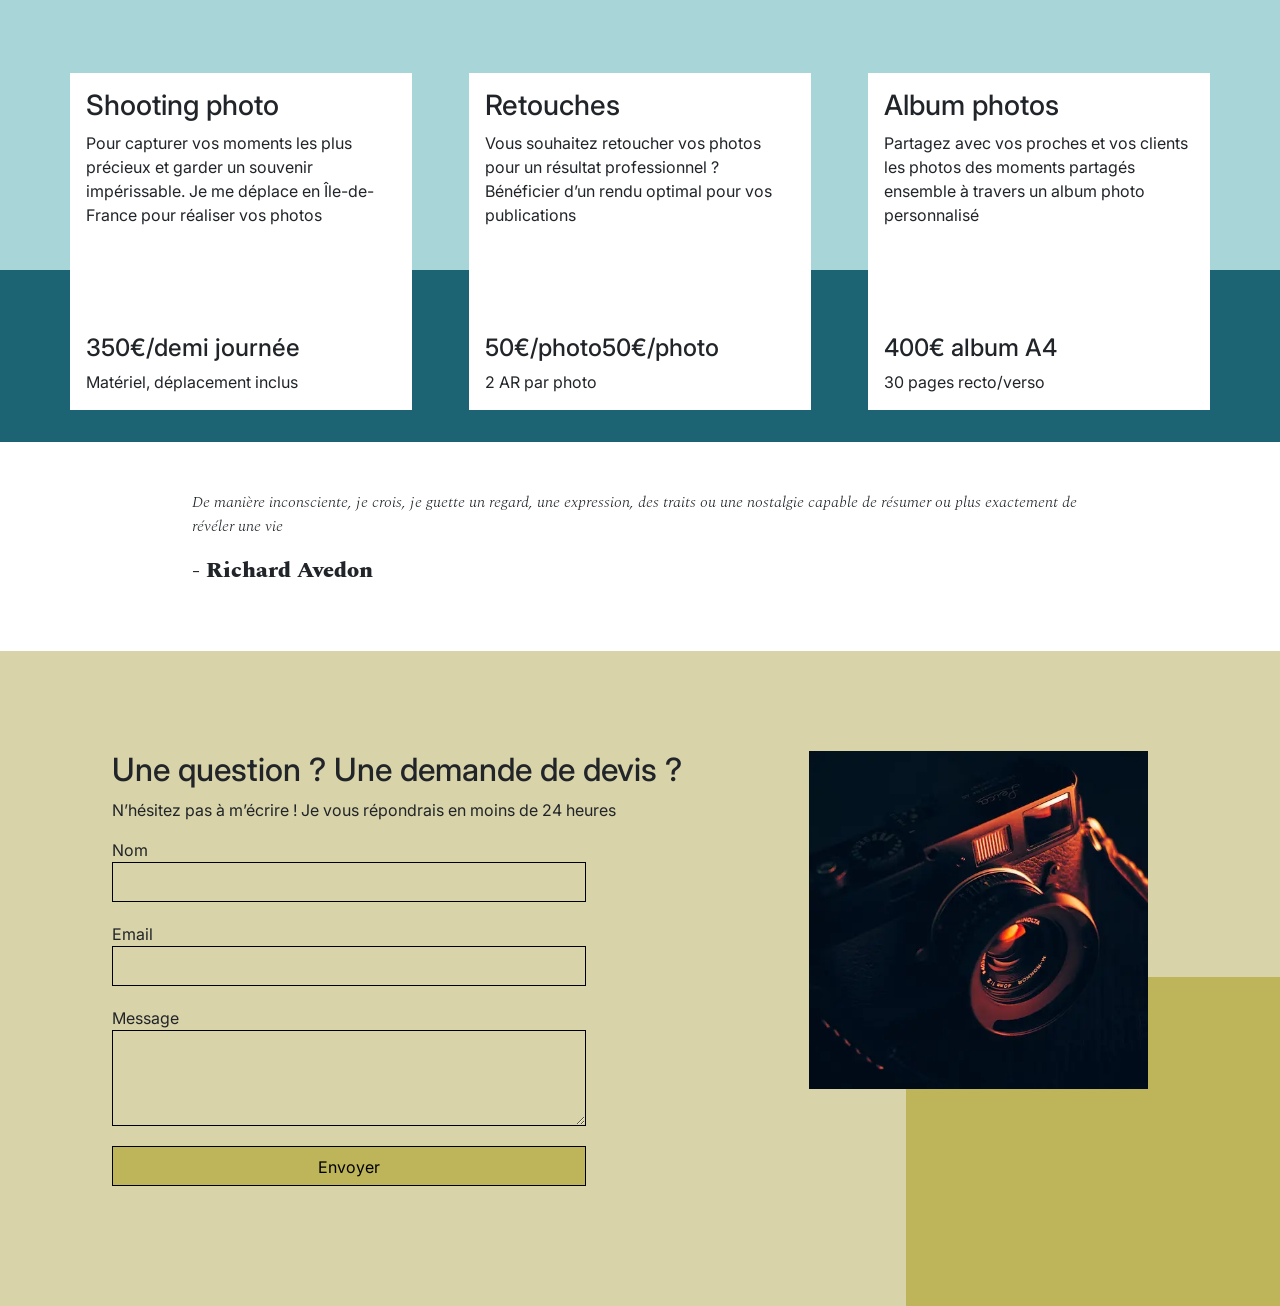
==== commit fceda18a: "Add: balise span" ====
--- a/index.html
+++ b/index.html
@@ -5,50 +5,87 @@
 		<meta name="viewport" content="width=device-width, initial-scale=1.0" />
 
 		<!-- OpenGraph -->
-		<meta property="og:title" content="Nina Carducci - Photographe professionnelle à Paris">
-		<meta property="og:description" content="Photographe professionnelle à Paris : portraits, mariages, concerts et photos d'entreprise.">
-		<meta property="og:image" content="https://www.ninacarducci.com/assets/images/nina.webp">
-		<meta property="og:url" content="https://www.ninacarducci.com">
-		<meta property="og:type" content="website">
-		<meta property="og:locale" content="fr_FR">
+		<meta
+			property="og:title"
+			content="Nina Carducci - Photographe professionnelle à Paris" />
+		<meta
+			property="og:description"
+			content="Photographe professionnelle à Paris : portraits, mariages, concerts et photos d'entreprise." />
+		<meta
+			property="og:image"
+			content="https://www.ninacarducci.com/assets/images/nina.webp" />
+		<meta property="og:url" content="https://www.ninacarducci.com" />
+		<meta property="og:type" content="website" />
+		<meta property="og:locale" content="fr_FR" />
 
 		<!-- Twitter Card -->
-		<meta name="twitter:card" content="summary_large_image">
-		<meta name="twitter:title" content="Nina Carducci - Photographe professionnelle à Paris">
-		<meta name="twitter:description" content="Photographe professionnelle à Paris : portraits, mariages, concerts et événements.">
-		<meta name="twitter:image" content="https://www.ninacarducci.com/assets/images/nina.webp">
+		<meta name="twitter:card" content="summary_large_image" />
+		<meta
+			name="twitter:title"
+			content="Nina Carducci - Photographe professionnelle à Paris" />
+		<meta
+			name="twitter:description"
+			content="Photographe professionnelle à Paris : portraits, mariages, concerts et événements." />
+		<meta
+			name="twitter:image"
+			content="https://www.ninacarducci.com/assets/images/nina.webp" />
 
 		<meta
 			name="description"
-			content="Photographe professionnelle à Paris, Nina Carducci réalise des portraits, mariages, concerts et photos d'entreprise. Découvrez son portfolio et ses services." 
-		/>
-
-		<link rel="preload"
-				href="./assets/bootstrap/bootstrap.min.css"
-				as="style"
-				onload="this.rel='stylesheet'">
-		<link rel="stylesheet" href="./assets/bootstrap/bootstrap.min.css">
-
-		<link rel="stylesheet" href="./assets/style.css">
-		<link rel="preconnect" href="https://fonts.googleapis.com">
-		<link rel="preconnect" href="https://fonts.gstatic.com" crossorigin>
+			content="Photographe professionnelle à Paris, Nina Carducci réalise des portraits, mariages, concerts et photos d'entreprise. Découvrez son portfolio et ses services." />
+
+		<link
+			rel="preload"
+			href="./assets/bootstrap/bootstrap.min.css"
+			as="style"
+			onload="this.rel = 'stylesheet'" />
+		<link rel="stylesheet" href="./assets/bootstrap/bootstrap.min.css" />
+
+		<link rel="stylesheet" href="./assets/style.css" />
+		<link rel="preconnect" href="https://fonts.googleapis.com" />
+		<link rel="preconnect" href="https://fonts.gstatic.com" crossorigin />
 		<link
 			href="https://fonts.googleapis.com/css2?family=Inter&family=Spectral:ital,wght@0,400;1,300;1,400;1,800&display=swap"
-			rel="stylesheet">
-		
+			rel="stylesheet" />
+
 		<title>Nina Carducci - Portefolio</title>
+
+		<script type="application/ld+json">
+			{
+				"@context": "https://schema.org",
+				"@type": "Organization",
+				"@id": "https://magdau5-dev.github.io/Nina-Carducci-Dev-master/",
+				"url": "https://magdau5-dev.github.io/Nina-Carducci-Dev-master/",
+				"image": "https://magdau5-dev.github.io/Nina-Carducci-Dev-master/assets/images/nina.webp",
+				"name": "Nina Carducci - Photographe professionnelle à Paris",
+				"description": "Photographe professionnelle à Paris : portraits, mariages, concerts et photos d'entreprise.",
+				"email": "contact@example.com",
+				"telephone": "0556677889",
+				"address": {
+					"@type": "PostalAddress",
+					"streetAddress": "68 avenue Alsace-Lorraine",
+					"addressLocality": "Bordeaux",
+					"addressCountry": "FR",
+					"addressRegion": "Nouvelle-Aquitaine",
+					"postalCode": "33200"
+				}
+			}
+		</script>
 	</head>
 	<body>
 		<main>
 			<div class="top-header" itemscope itemtype="https://schema.org/Person">
 				<h1 class="name" itemprop="name">Nina Carducci</h1>
 
-				<meta itemprop="jobTitle" content="Photographe professionnelle">
-				<meta itemprop="url" content="https://www.ninacarducci.com">
-
-				<div itemprop="address" itemscope itemtype="https://schema.org/PostalAddress">
-					<meta itemprop="addressLocality" content="Paris">
-					<meta itemprop="addressCountry" content="FR">
+				<meta itemprop="jobTitle" content="Photographe professionnelle" />
+				<meta itemprop="url" content="https://www.ninacarducci.com" />
+
+				<div
+					itemprop="address"
+					itemscope
+					itemtype="https://schema.org/PostalAddress">
+					<meta itemprop="addressLocality" content="Paris" />
+					<meta itemprop="addressCountry" content="FR" />
 				</div>
 
 				<div class="nav">
@@ -133,7 +170,10 @@
 			</div>
 			<div id="about">
 				<div class="picture left">
-					<img src="./assets/images/nina.webp" alt="Nina Carducci" itemprop="image"/>
+					<img
+						src="./assets/images/nina.webp"
+						alt="Nina Carducci"
+						itemprop="image" />
 				</div>
 				<div id="about-me">
 					<h2 class="about-me__title">A propos de moi</h2>
@@ -249,7 +289,7 @@
 							</p>
 						</div>
 						<div class="service__price">
-							<h4 itemprop="offers">50€/photo</span>>50€/photo</h4>
+							<h4 itemprop="offers"><span>50€/photo</span>50€/photo</h4>
 							<span>2 AR par photo</span>
 						</div>
 					</div>
